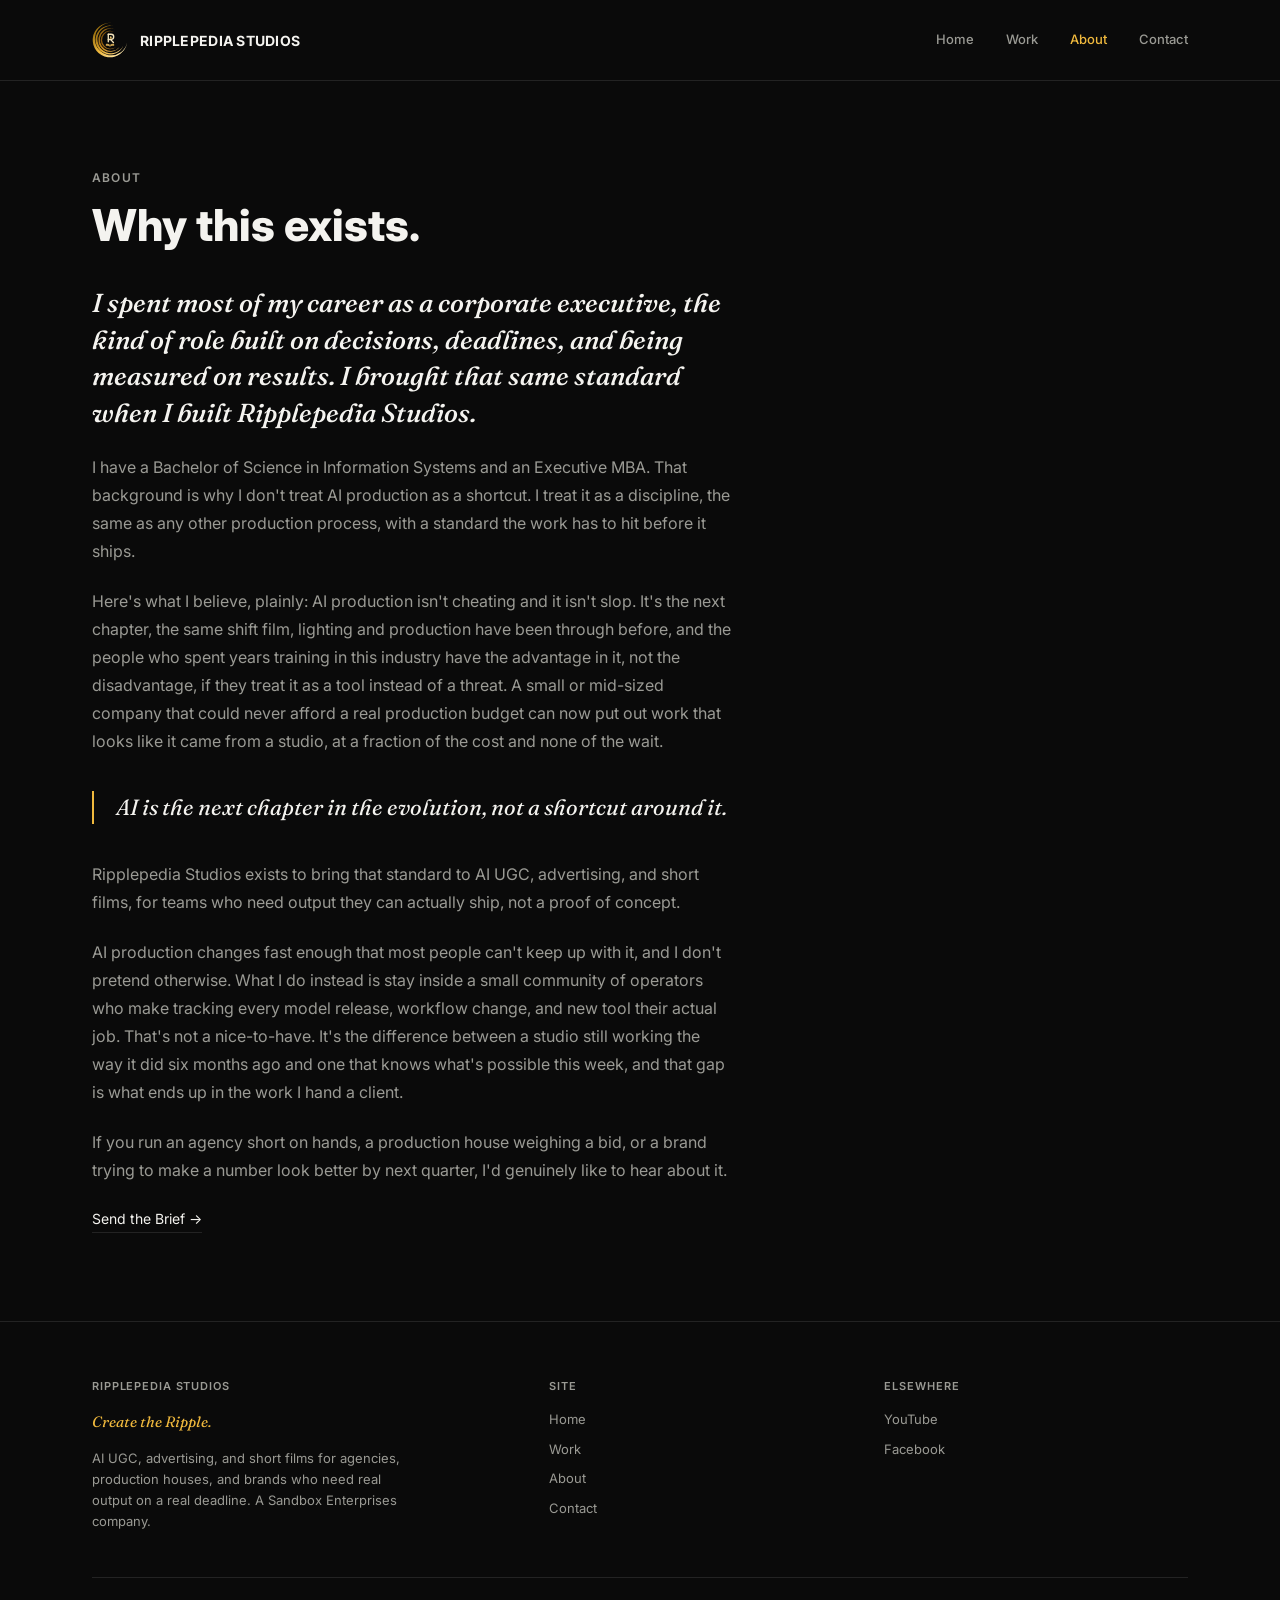
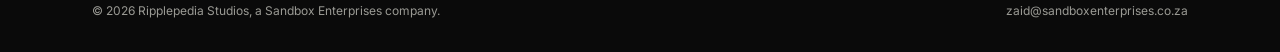
==== about.html @ 7e69c786 "Initial publish of the Ripplepedia Studios portfolio site Four static pages (home, work, about, cont" ====
<!DOCTYPE html>
<html lang="en">
<head>
<meta charset="UTF-8">
<meta name="viewport" content="width=device-width, initial-scale=1.0">
<title>About | Ripplepedia Studios</title>
<meta name="description" content="Why Ripplepedia Studios exists, from the person who built it.">
<link rel="preconnect" href="https://fonts.googleapis.com">
<link rel="preconnect" href="https://fonts.gstatic.com" crossorigin>
<link href="https://fonts.googleapis.com/css2?family=Fraunces:ital,wght@1,500&family=Inter:wght@400;500;600;700;800&display=swap" rel="stylesheet">
<link rel="icon" type="image/png" href="assets/favicon.png">
<link rel="apple-touch-icon" href="assets/apple-touch-icon.png">
<link rel="stylesheet" href="styles.css">
</head>
<body>

<header class="site-header">
  <div class="wrap">
    <a href="index.html" class="logo"><img src="assets/ripplepedia-mark.svg" alt="" width="36" height="36"><span>RIPPLEPEDIA STUDIOS</span></a>
    <nav class="main-nav">
      <a href="index.html">Home</a>
      <a href="work.html">Work</a>
      <a href="about.html" aria-current="page">About</a>
      <a href="contact.html">Contact</a>
    </nav>
  </div>
</header>

<section>
  <div class="wrap">
    <p class="eyebrow">About</p>
    <h1 class="section-title" style="font-size:44px; margin-bottom:36px;">Why this exists.</h1>

    <div class="narrative">
      <p class="lede">I spent most of my career as a corporate executive, the kind of role built on decisions, deadlines, and being measured on results. I brought that same standard when I built Ripplepedia Studios.</p>

      <p>I have a Bachelor of Science in Information Systems and an Executive MBA. That background is why I don't treat AI production as a shortcut. I treat it as a discipline, the same as any other production process, with a standard the work has to hit before it ships.</p>

      <p>Here's what I believe, plainly: AI production isn't cheating and it isn't slop. It's the next chapter, the same shift film, lighting and production have been through before, and the people who spent years training in this industry have the advantage in it, not the disadvantage, if they treat it as a tool instead of a threat. A small or mid-sized company that could never afford a real production budget can now put out work that looks like it came from a studio, at a fraction of the cost and none of the wait.</p>

      <blockquote>AI is the next chapter in the evolution, not a shortcut around it.</blockquote>

      <p>Ripplepedia Studios exists to bring that standard to AI UGC, advertising, and short films, for teams who need output they can actually ship, not a proof of concept.</p>

      <p>AI production changes fast enough that most people can't keep up with it, and I don't pretend otherwise. What I do instead is stay inside a small community of operators who make tracking every model release, workflow change, and new tool their actual job. That's not a nice-to-have. It's the difference between a studio still working the way it did six months ago and one that knows what's possible this week, and that gap is what ends up in the work I hand a client.</p>

      <p>If you run an agency short on hands, a production house weighing a bid, or a brand trying to make a number look better by next quarter, I'd genuinely like to hear about it.</p>

      <a href="contact.html" class="cta-text">Send the Brief &rarr;</a>
    </div>
  </div>
</section>

<footer class="site-footer">
  <div class="wrap">
    <div class="footer-grid">
      <div>
        <h4>Ripplepedia Studios</h4>
        <p class="footer-tagline">Create the Ripple.</p>
        <p>AI UGC, advertising, and short films for agencies, production houses, and brands who need real output on a real deadline. A Sandbox Enterprises company.</p>
      </div>
      <div>
        <h4>Site</h4>
        <ul>
          <li><a href="index.html">Home</a></li>
          <li><a href="work.html">Work</a></li>
          <li><a href="about.html">About</a></li>
          <li><a href="contact.html">Contact</a></li>
        </ul>
      </div>
      <div>
        <h4>Elsewhere</h4>
        <ul>
          <li><a href="https://www.youtube.com/@ripplepedia" target="_blank" rel="noopener">YouTube</a></li>
          <li><a href="https://www.facebook.com/ripplepedia" target="_blank" rel="noopener">Facebook</a></li>
        </ul>
      </div>
    </div>
    <div class="footer-bottom">
      <span>&copy; 2026 Ripplepedia Studios, a Sandbox Enterprises company.</span>
      <span>zaid@sandboxenterprises.co.za</span>
    </div>
  </div>
</footer>

</body>
</html>
---- styles.css ----
/* Ripplepedia Studios — Studio Noir design system
   Tokens sourced from C:\Users\Zaid Patel\.claude\design.md */

:root {
  --bg: #0A0A0A;
  --text: #F4F3EF;
  --muted: #9A9A94;
  --border: #232323;
  --accent: #F0B93D;

  --font-sans: "Inter", system-ui, sans-serif;
  --font-serif: "Fraunces", Georgia, serif;
}

* { box-sizing: border-box; }

html { scroll-behavior: smooth; }

body {
  margin: 0;
  background: var(--bg);
  font-family: var(--font-sans);
  color: var(--text);
  line-height: 1.5;
}

img { max-width: 100%; display: block; }

.wrap {
  max-width: 1160px;
  margin: 0 auto;
  padding: 0 32px;
}

a { color: inherit; text-decoration: none; }

/* ---------- Header ---------- */

.site-header {
  background: var(--bg);
  border-bottom: 1px solid var(--border);
  position: sticky;
  top: 0;
  z-index: 50;
}

.site-header .wrap {
  display: flex;
  align-items: center;
  justify-content: space-between;
  padding-top: 22px;
  padding-bottom: 22px;
}

.logo {
  display: flex;
  align-items: center;
  gap: 12px;
  font-family: var(--font-sans);
  font-weight: 700;
  font-size: 14px;
  letter-spacing: .02em;
  color: var(--text);
}

.logo img { flex-shrink: 0; }

.main-nav { display: flex; align-items: center; gap: 32px; }

.main-nav a {
  font-size: 13px;
  font-weight: 500;
  color: var(--muted);
}

.main-nav a:hover,
.main-nav a[aria-current="page"] { color: var(--accent); }

@media (max-width: 640px) {
  .site-header .wrap { padding: 14px 20px; }
  .logo { gap: 8px; font-size: 11px; line-height: 1.25; }
  .logo img { width: 30px; height: 30px; }
  .main-nav { gap: 12px; }
  .main-nav a { font-size: 12px; }
}

/* ---------- CTAs ---------- */

.cta-outline {
  display: inline-flex;
  align-items: center;
  gap: 8px;
  border: 1px solid var(--border);
  color: var(--text);
  font-size: 12px;
  font-weight: 600;
  text-transform: uppercase;
  letter-spacing: .08em;
  padding: 15px 26px;
  border-radius: 999px;
}

.cta-outline:hover { border-color: var(--accent); color: var(--accent); }

.cta-text {
  display: inline-block;
  font-size: 14px;
  color: var(--text);
  border-bottom: 1px solid var(--border);
  padding-bottom: 3px;
}

.cta-text:hover { border-color: var(--accent); color: var(--accent); }

.cta-row { display: flex; gap: 20px; align-items: center; flex-wrap: wrap; }

/* ---------- Eyebrow / section label ---------- */

.eyebrow {
  font-size: 12px;
  text-transform: uppercase;
  letter-spacing: .1em;
  color: var(--muted);
  font-weight: 600;
  margin: 0 0 14px;
}

.section-title {
  font-family: var(--font-sans);
  font-weight: 800;
  font-size: 32px;
  line-height: 1.1;
  color: var(--text);
  margin: 0 0 16px;
}

.section-intro {
  font-size: 15px;
  color: var(--muted);
  max-width: 540px;
  margin: 0 0 40px;
}

section { padding: 88px 0; }

/* ---------- Hero ---------- */

.hero {
  position: relative;
  min-height: 78vh;
  display: flex;
  align-items: flex-end;
  background: radial-gradient(circle at 30% 20%, #16161a 0%, #0A0A0A 60%);
  border-bottom: 1px solid var(--border);
  overflow: hidden;
}

.hero-video {
  position: absolute;
  inset: 0;
  width: 100%;
  height: 100%;
  object-fit: cover;
}

.hero::after {
  content: "";
  position: absolute;
  inset: 0;
  background:
    radial-gradient(ellipse 90% 70% at 25% 68%, rgba(10,10,10,.72) 0%, rgba(10,10,10,.4) 45%, transparent 70%),
    linear-gradient(180deg, transparent 30%, rgba(10,10,10,.9) 100%);
  pointer-events: none;
}

.hero-placeholder-tag {
  position: absolute;
  top: 24px;
  right: 32px;
  font-size: 11px;
  text-transform: uppercase;
  letter-spacing: .08em;
  color: var(--border);
  border: 1px solid var(--border);
  padding: 6px 12px;
  border-radius: 999px;
  z-index: 2;
}

.hero .wrap { position: relative; z-index: 1; padding-bottom: 64px; padding-top: 64px; }

.hero h1 {
  font-family: var(--font-sans);
  font-weight: 800;
  font-size: 64px;
  line-height: 1.02;
  color: var(--text);
  margin: 0 0 18px;
  max-width: 760px;
}

.hero-body {
  font-size: 16px;
  color: var(--muted);
  max-width: 460px;
  margin: 0 0 32px;
}

@media (max-width: 700px) {
  .hero { min-height: 62vh; }
  .hero h1 { font-size: 40px; }
  .hero::after {
    background:
      radial-gradient(ellipse 130% 75% at 35% 55%, rgba(10,10,10,.8) 0%, rgba(10,10,10,.5) 50%, transparent 75%),
      linear-gradient(180deg, rgba(10,10,10,.25) 0%, rgba(10,10,10,.5) 20%, rgba(10,10,10,.93) 55%, rgba(10,10,10,.96) 100%);
  }
}

/* ---------- Work grid ---------- */

.work-header-row {
  display: flex;
  align-items: baseline;
  justify-content: space-between;
  flex-wrap: wrap;
  gap: 16px;
  margin-bottom: 40px;
}

.work-header-row .section-title { margin: 0; }

.work-grid {
  display: grid;
  grid-template-columns: repeat(3, 1fr);
  gap: 32px 28px;
}

.work-grid.work-grid-large { grid-template-columns: repeat(2, 1fr); gap: 48px 32px; }

@media (max-width: 900px) {
  .work-grid { grid-template-columns: repeat(2, 1fr); }
}

@media (max-width: 640px) {
  .work-grid,
  .work-grid.work-grid-large { grid-template-columns: 1fr; }
}

.work-card { display: block; }

.work-break { grid-column: 1 / -1; height: 0; }

.thumb {
  aspect-ratio: 16 / 10;
  background: linear-gradient(135deg, #17171a, #0A0A0A);
  border: 1px solid var(--border);
  border-radius: 4px;
  margin-bottom: 16px;
  display: flex;
  align-items: center;
  justify-content: center;
  color: var(--border);
  font-size: 11px;
  text-transform: uppercase;
  letter-spacing: .08em;
  position: relative;
  overflow: hidden;
}

video.thumb { width: 100%; height: auto; object-fit: cover; background: #000; }

iframe.thumb { width: 100%; height: auto; border: 0; background: #000; }

img.thumb { width: 100%; height: auto; object-fit: cover; background: #000; }

.thumb.vertical { aspect-ratio: 4 / 5; }

.thumb .play {
  width: 44px;
  height: 44px;
  border-radius: 50%;
  border: 1px solid var(--border);
  display: flex;
  align-items: center;
  justify-content: center;
  position: absolute;
}

.thumb .play svg { width: 14px; height: 14px; fill: var(--muted); margin-left: 2px; }

.work-card:hover .thumb { border-color: var(--accent); }
.work-card:hover .thumb .play { border-color: var(--accent); }
.work-card:hover .thumb .play svg { fill: var(--accent); }

.project-title {
  font-family: var(--font-serif);
  font-style: italic;
  font-weight: 500;
  font-size: 22px;
  color: var(--text);
  margin: 0 0 6px;
}

.work-caption {
  font-size: 12px;
  color: var(--muted);
  text-transform: uppercase;
  letter-spacing: .04em;
  margin: 0;
}

/* ---------- About teaser (home) ---------- */

.about-teaser .wrap {
  display: grid;
  grid-template-columns: 1fr 1.3fr;
  gap: 56px;
  align-items: center;
}

.about-teaser .thumb { aspect-ratio: 4 / 5; margin-bottom: 0; }

.portrait { margin: 0; }
.about-teaser .portrait .thumb { margin-bottom: 14px; }
.portrait-caption {
  font-size: 12px;
  text-transform: uppercase;
  letter-spacing: .06em;
  color: var(--muted);
  margin: 0;
}

@media (max-width: 800px) {
  .about-teaser .wrap { grid-template-columns: 1fr; }
}

/* ---------- Narrative (about page) ---------- */

.narrative { max-width: 640px; }

.narrative p {
  font-size: 16px;
  color: var(--muted);
  line-height: 1.75;
  margin: 0 0 22px;
}

.narrative .lede {
  font-family: var(--font-serif);
  font-style: italic;
  font-weight: 500;
  font-size: 26px;
  color: var(--text);
  line-height: 1.4;
}

.narrative blockquote {
  margin: 36px 0;
  padding-left: 22px;
  border-left: 2px solid var(--accent);
  font-family: var(--font-serif);
  font-style: italic;
  font-size: 22px;
  color: var(--text);
}

/* ---------- Contact ---------- */

.contact-hero { text-align: center; padding: 120px 0; }

.contact-hero .eyebrow { justify-content: center; display: block; text-align: center; }

.contact-email {
  display: block;
  font-family: var(--font-serif);
  font-style: italic;
  font-weight: 500;
  font-size: clamp(17px, 5.2vw, 44px);
  color: var(--text);
  margin: 24px 0 40px;
  word-break: break-word;
}

.contact-email:hover { color: var(--accent); }

.contact-links { display: flex; gap: 24px; justify-content: center; flex-wrap: wrap; margin-top: 32px; }

/* ---------- Footer ---------- */

.site-footer { border-top: 1px solid var(--border); padding: 56px 0 32px; }

.footer-grid {
  display: grid;
  grid-template-columns: 1.4fr 1fr 1fr;
  gap: 32px;
  padding-bottom: 32px;
}

@media (max-width: 700px) {
  .footer-grid { grid-template-columns: 1fr; }
}

.footer-grid h4 {
  color: var(--muted);
  font-size: 11px;
  text-transform: uppercase;
  letter-spacing: .08em;
  margin: 0 0 16px;
  font-weight: 600;
}

.footer-grid p { font-size: 13px; color: var(--muted); line-height: 1.6; max-width: 320px; }

.footer-grid .footer-tagline { color: var(--accent); font-family: var(--font-serif); font-style: italic; font-size: 15px; margin: 0 0 14px; }

.footer-grid ul { list-style: none; padding: 0; margin: 0; }
.footer-grid li { margin-bottom: 10px; font-size: 13px; }
.footer-grid a { color: var(--muted); }
.footer-grid a:hover { color: var(--accent); }

.footer-bottom {
  display: flex;
  justify-content: space-between;
  align-items: center;
  padding-top: 24px;
  border-top: 1px solid var(--border);
  font-size: 12px;
  color: var(--border);
  flex-wrap: wrap;
  gap: 8px;
}

.footer-bottom span { color: var(--muted); }
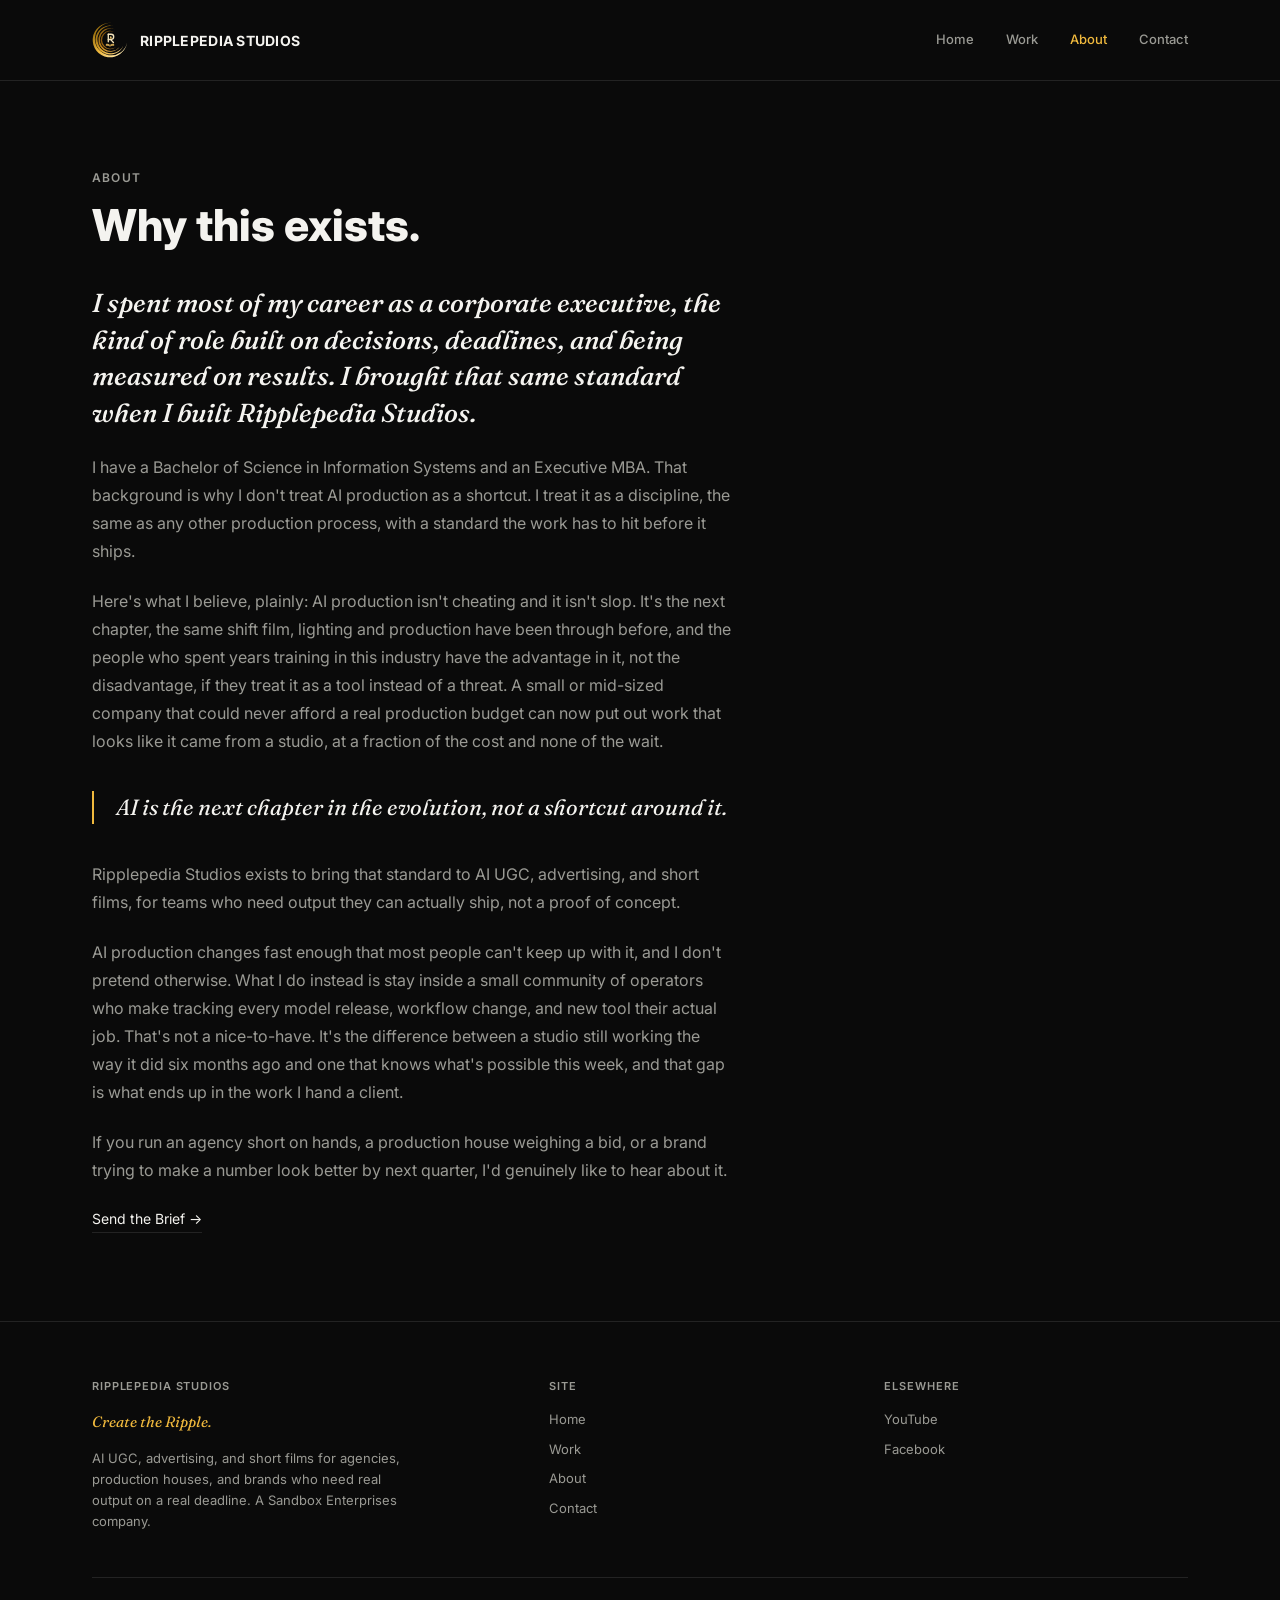
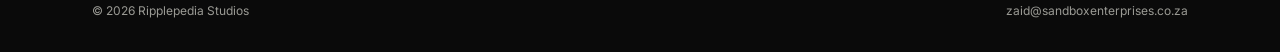
==== commit 95c3ae7a: "Footer: drop Sandbox Enterprises from copyright line Co-Authored-By: Claude Sonnet 5.5 <noreply@anth" ====
--- a/about.html
+++ b/about.html
@@ -5,6 +5,16 @@
 <meta name="viewport" content="width=device-width, initial-scale=1.0">
 <title>About | Ripplepedia Studios</title>
 <meta name="description" content="Why Ripplepedia Studios exists, from the person who built it.">
+<meta property="og:type" content="website">
+<meta property="og:site_name" content="Ripplepedia Studios">
+<meta property="og:title" content="About | Ripplepedia Studios">
+<meta property="og:description" content="Why Ripplepedia Studios exists, from the person who built it.">
+<meta property="og:url" content="https://ripplepedia.com/about.html">
+<meta property="og:image" content="https://ripplepedia.com/assets/og-image.jpg">
+<meta property="og:image:width" content="1200">
+<meta property="og:image:height" content="630">
+<meta name="twitter:card" content="summary_large_image">
+<meta name="twitter:image" content="https://ripplepedia.com/assets/og-image.jpg">
 <link rel="preconnect" href="https://fonts.googleapis.com">
 <link rel="preconnect" href="https://fonts.gstatic.com" crossorigin>
 <link href="https://fonts.googleapis.com/css2?family=Fraunces:ital,wght@1,500&family=Inter:wght@400;500;600;700;800&display=swap" rel="stylesheet">
@@ -77,7 +87,7 @@
       </div>
     </div>
     <div class="footer-bottom">
-      <span>&copy; 2026 Ripplepedia Studios, a Sandbox Enterprises company.</span>
+      <span>&copy; 2026 Ripplepedia Studios</span>
       <span>zaid@sandboxenterprises.co.za</span>
     </div>
   </div>
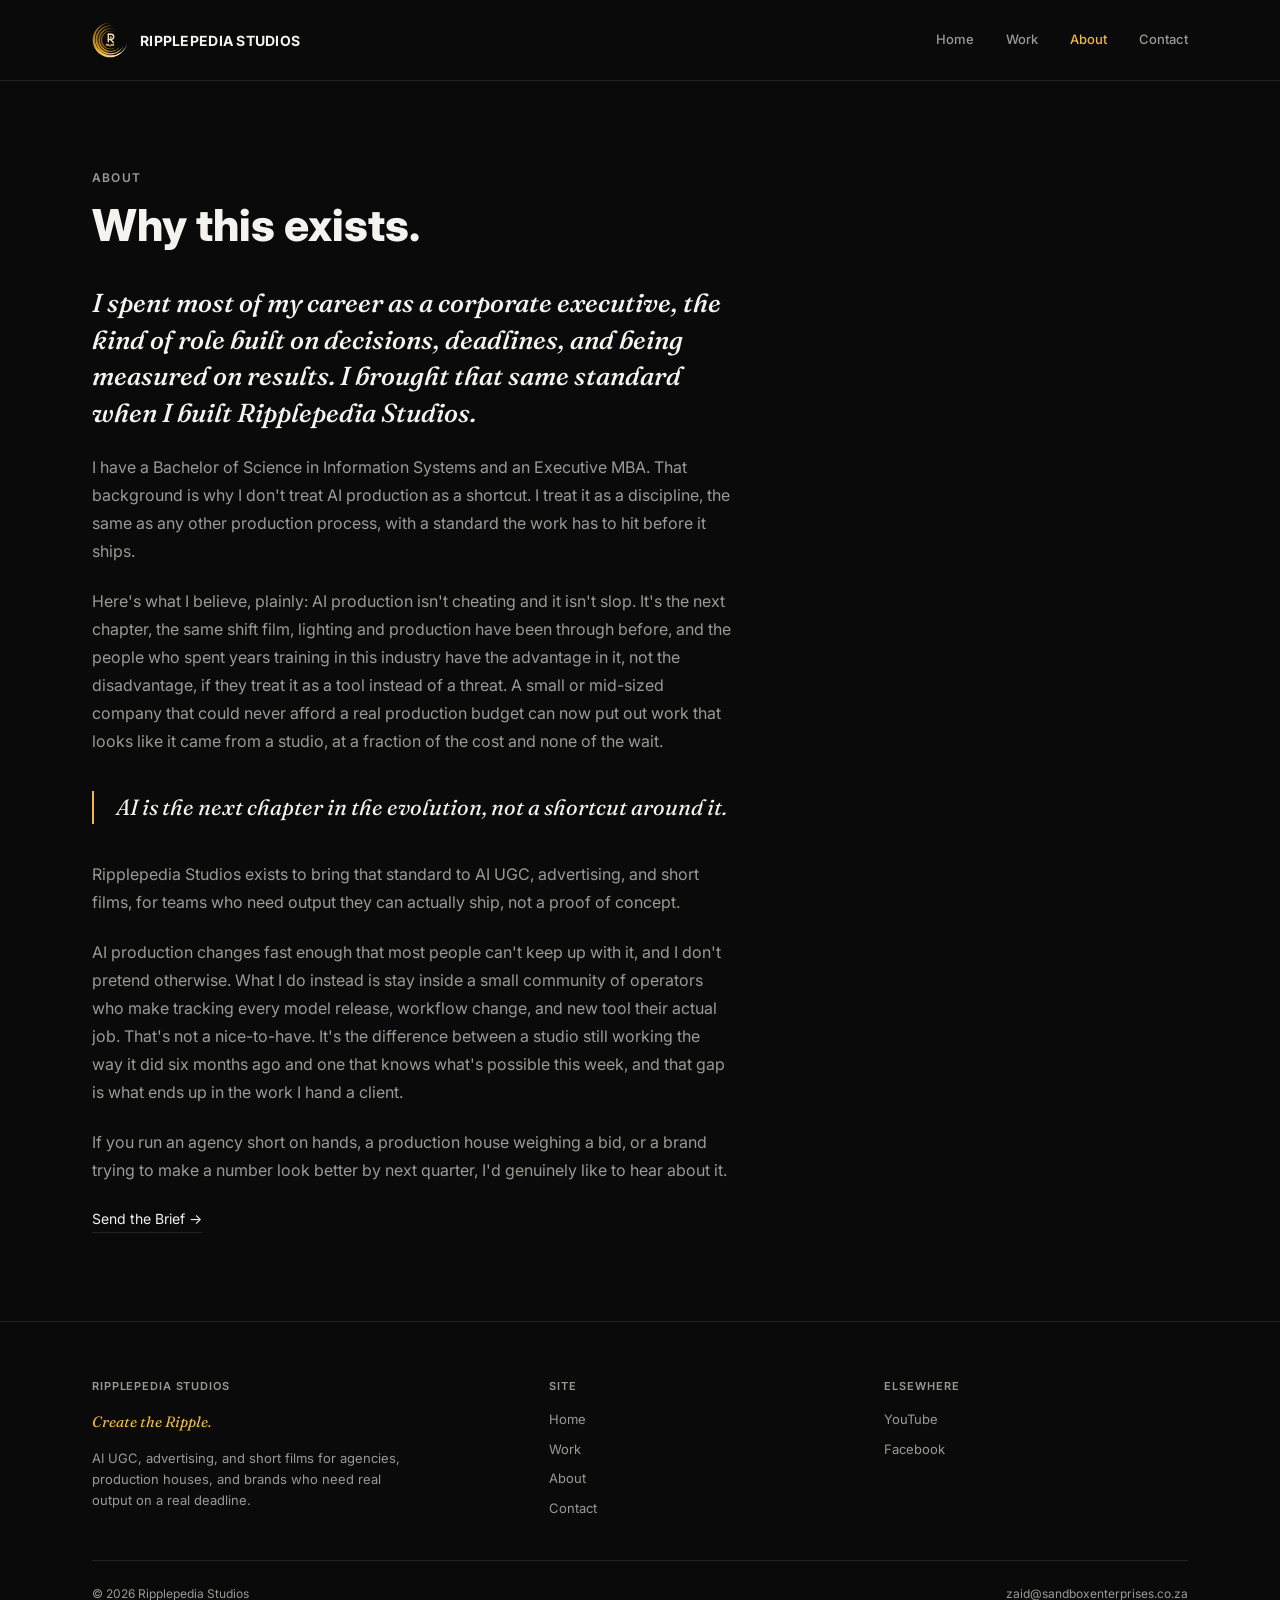
==== commit 48be886b: "Footer: remove Sandbox Enterprises tagline sentence Co-Authored-By: Claude Sonnet 5.5 <noreply@anthr" ====
--- a/about.html
+++ b/about.html
@@ -67,7 +67,7 @@
       <div>
         <h4>Ripplepedia Studios</h4>
         <p class="footer-tagline">Create the Ripple.</p>
-        <p>AI UGC, advertising, and short films for agencies, production houses, and brands who need real output on a real deadline. A Sandbox Enterprises company.</p>
+        <p>AI UGC, advertising, and short films for agencies, production houses, and brands who need real output on a real deadline.</p>
       </div>
       <div>
         <h4>Site</h4>
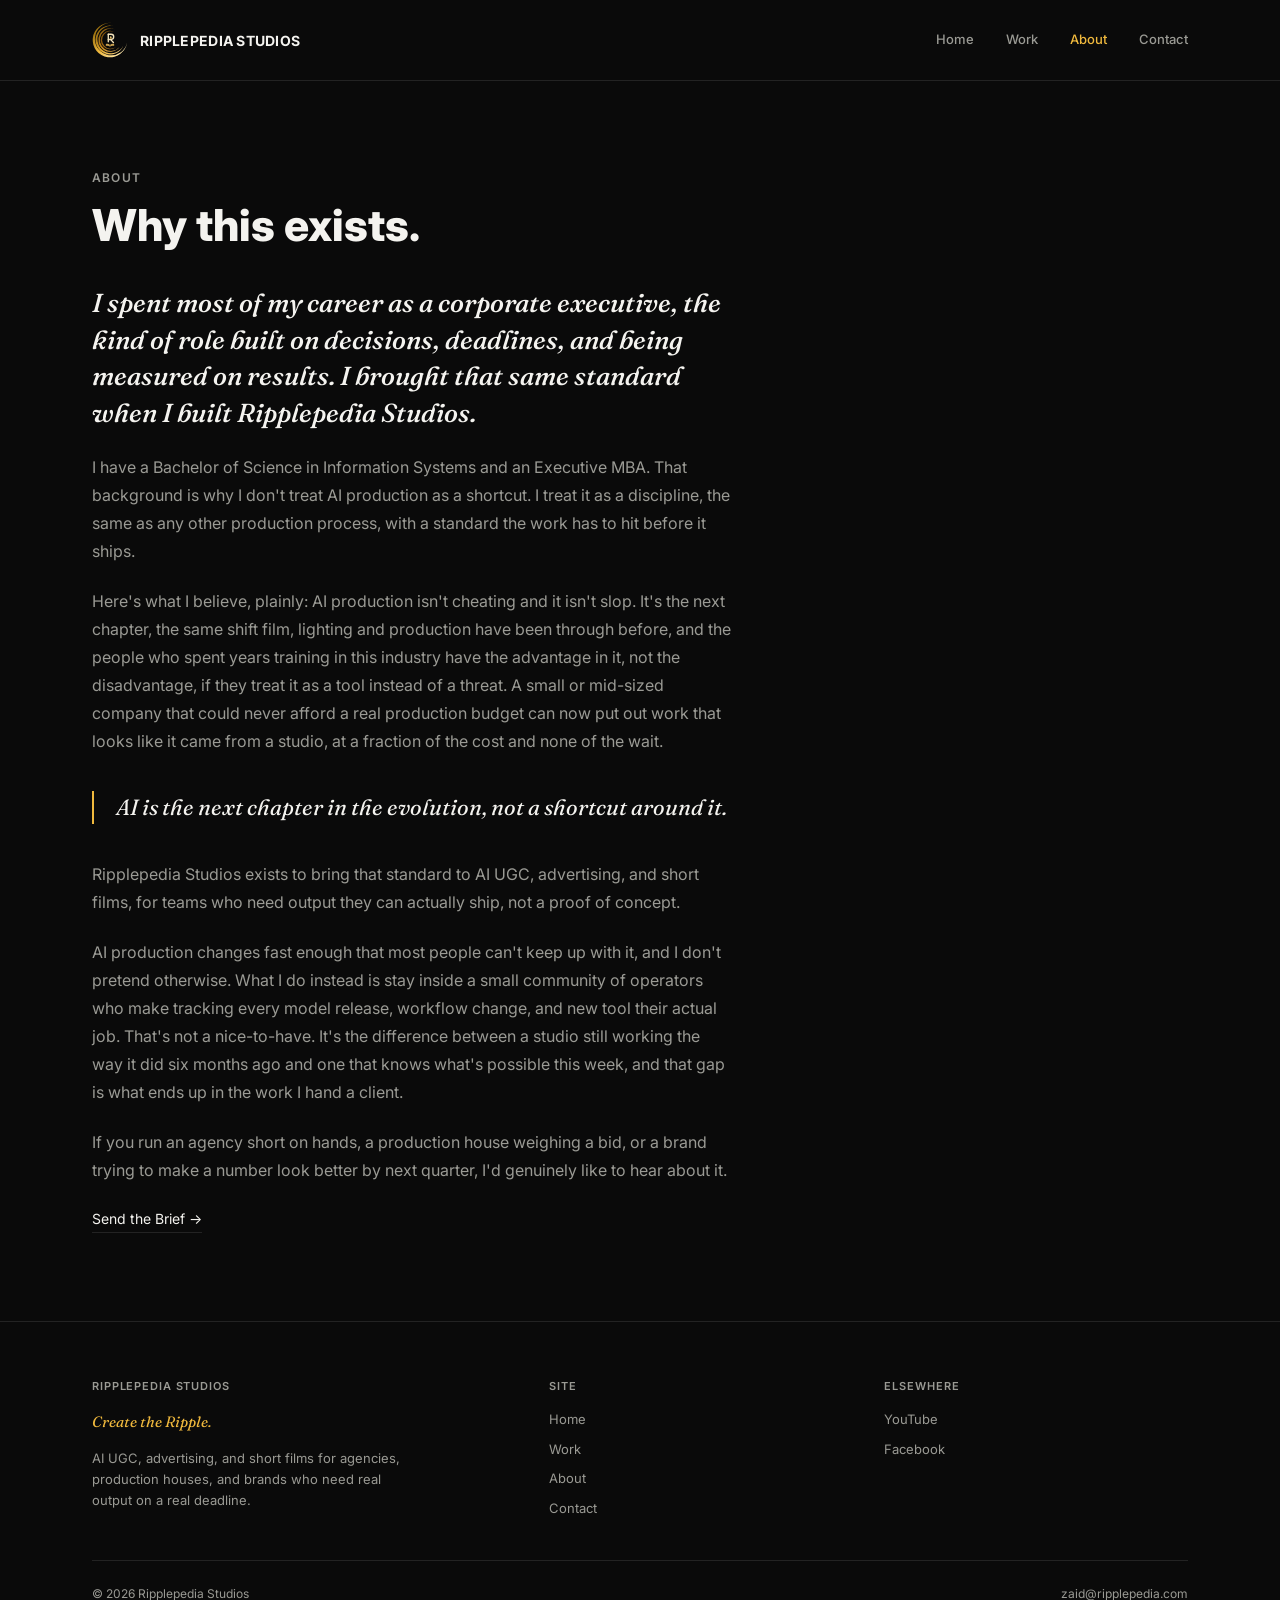
==== commit 4b564ac2: "Contact email: zaid@ripplepedia.com Co-Authored-By: Claude Sonnet 5.5 <noreply@anthropic.com>" ====
--- a/about.html
+++ b/about.html
@@ -88,7 +88,7 @@
     </div>
     <div class="footer-bottom">
       <span>&copy; 2026 Ripplepedia Studios</span>
-      <span>zaid@sandboxenterprises.co.za</span>
+      <span>zaid@ripplepedia.com</span>
     </div>
   </div>
 </footer>
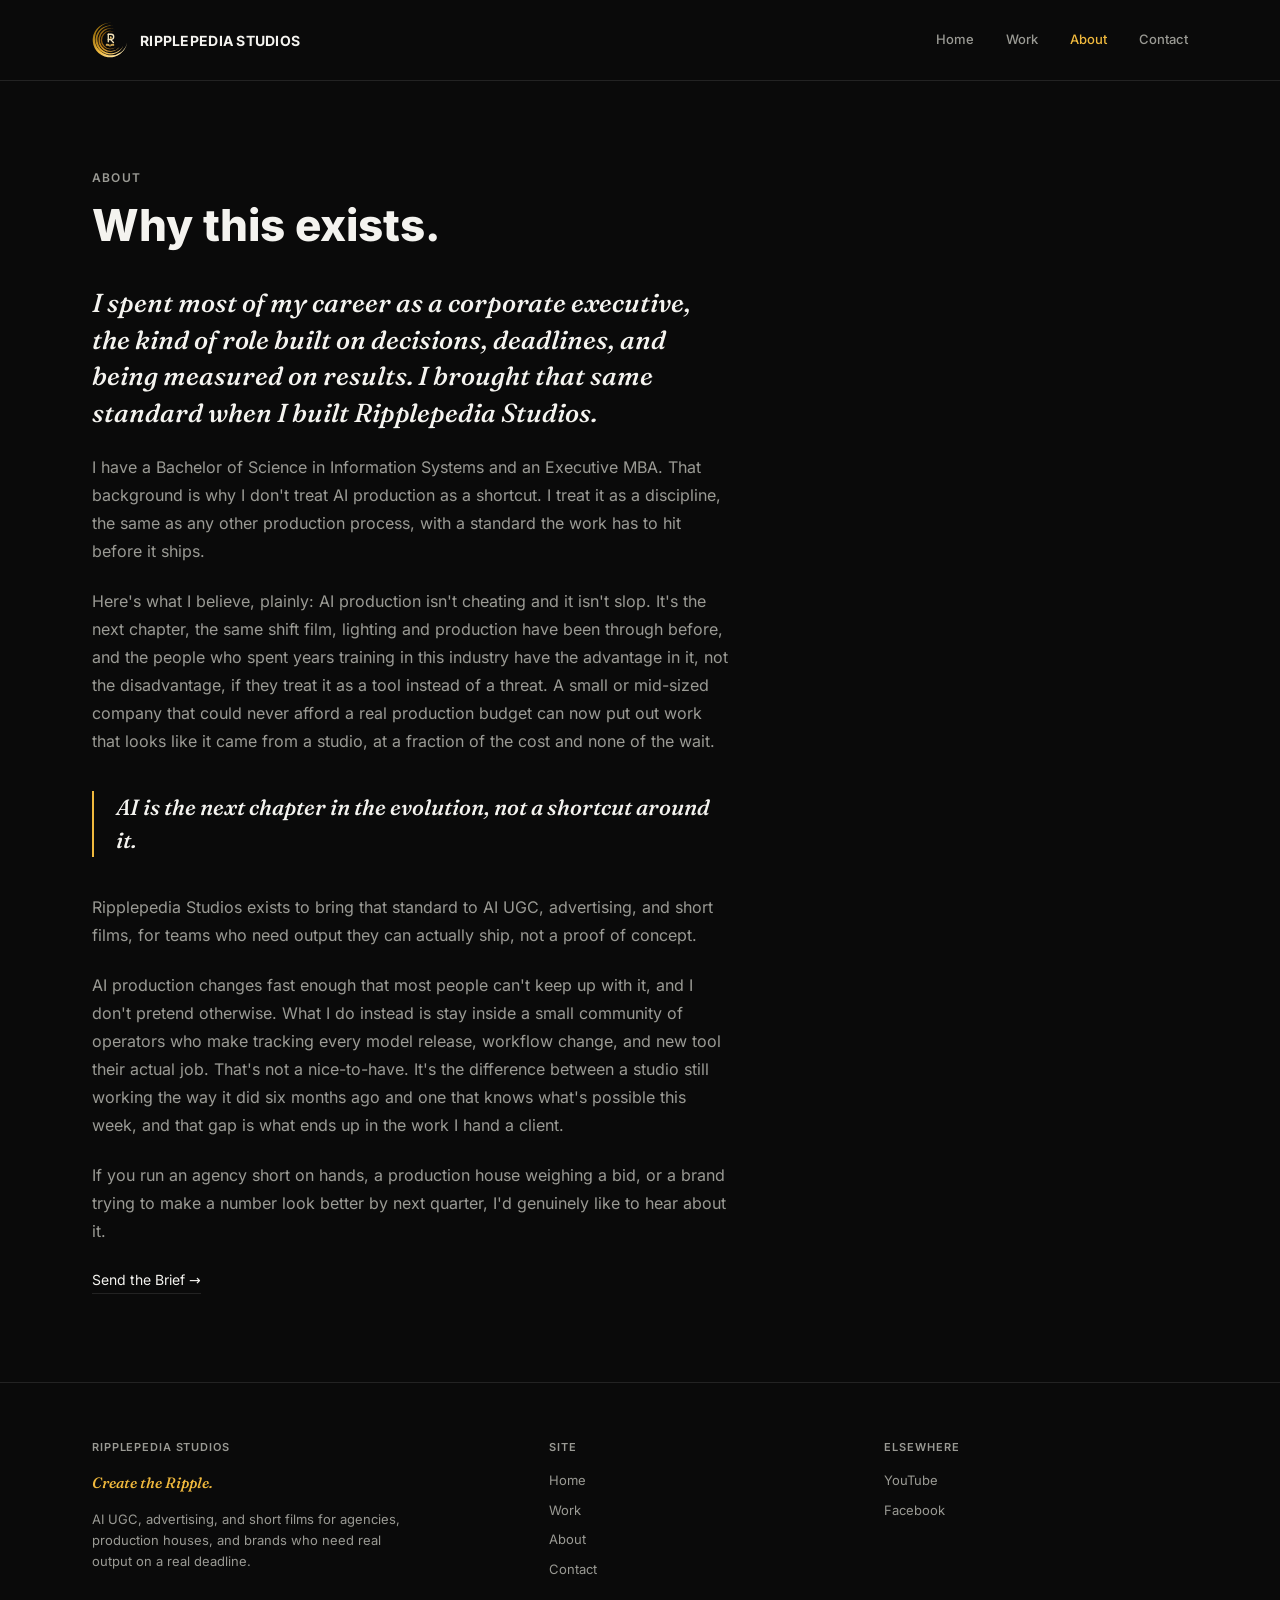
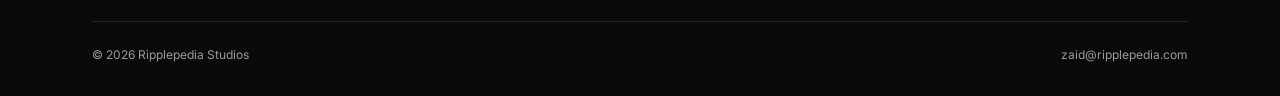
==== commit 3a807370: "Compliance: self-host fonts, Vimeo click-to-load, spec-work note Co-Authored-By: Claude Sonnet 5.5 <" ====
--- a/about.html
+++ b/about.html
@@ -15,9 +15,8 @@
 <meta property="og:image:height" content="630">
 <meta name="twitter:card" content="summary_large_image">
 <meta name="twitter:image" content="https://ripplepedia.com/assets/og-image.jpg">
-<link rel="preconnect" href="https://fonts.googleapis.com">
-<link rel="preconnect" href="https://fonts.gstatic.com" crossorigin>
-<link href="https://fonts.googleapis.com/css2?family=Fraunces:ital,wght@1,500&family=Inter:wght@400;500;600;700;800&display=swap" rel="stylesheet">
+<link rel="preload" href="assets/fonts/inter-latin.woff2" as="font" type="font/woff2" crossorigin>
+<link rel="preload" href="assets/fonts/fraunces-italic-latin.woff2" as="font" type="font/woff2" crossorigin>
 <link rel="icon" type="image/png" href="assets/favicon.png">
 <link rel="apple-touch-icon" href="assets/apple-touch-icon.png">
 <link rel="stylesheet" href="styles.css">
--- a/styles.css
+++ b/styles.css
@@ -1,5 +1,19 @@
 /* Ripplepedia Studios — Studio Noir design system
    Tokens sourced from C:\Users\Zaid Patel\.claude\design.md */
+
+/* Fonts are self-hosted (SIL Open Font License, see assets/fonts). No requests go to Google. */
+@font-face { font-family: "Inter"; font-style: normal; font-weight: 400 800; font-display: swap;
+  src: url("assets/fonts/inter-latin-ext.woff2") format("woff2");
+  unicode-range: U+0100-02BA, U+02BD-02C5, U+02C7-02CC, U+02CE-02D7, U+02DD-02FF, U+0304, U+0308, U+0329, U+1D00-1DBF, U+1E00-1E9F, U+1EF2-1EFF, U+2020, U+20A0-20AB, U+20AD-20C4, U+2113, U+2C60-2C7F, U+A720-A7FF; }
+@font-face { font-family: "Inter"; font-style: normal; font-weight: 400 800; font-display: swap;
+  src: url("assets/fonts/inter-latin.woff2") format("woff2");
+  unicode-range: U+0000-00FF, U+0131, U+0152-0153, U+02BB-02BC, U+02C6, U+02DA, U+02DC, U+0304, U+0308, U+0329, U+2000-206F, U+20AC, U+2122, U+2191, U+2193, U+2212, U+2215, U+FEFF, U+FFFD; }
+@font-face { font-family: "Fraunces"; font-style: italic; font-weight: 500; font-display: swap;
+  src: url("assets/fonts/fraunces-italic-latin-ext.woff2") format("woff2");
+  unicode-range: U+0100-02BA, U+02BD-02C5, U+02C7-02CC, U+02CE-02D7, U+02DD-02FF, U+0304, U+0308, U+0329, U+1D00-1DBF, U+1E00-1E9F, U+1EF2-1EFF, U+2020, U+20A0-20AB, U+20AD-20C4, U+2113, U+2C60-2C7F, U+A720-A7FF; }
+@font-face { font-family: "Fraunces"; font-style: italic; font-weight: 500; font-display: swap;
+  src: url("assets/fonts/fraunces-italic-latin.woff2") format("woff2");
+  unicode-range: U+0000-00FF, U+0131, U+0152-0153, U+02BB-02BC, U+02C6, U+02DA, U+02DC, U+0304, U+0308, U+0329, U+2000-206F, U+20AC, U+2122, U+2191, U+2193, U+2212, U+2215, U+FEFF, U+FFFD; }
 
 :root {
   --bg: #0A0A0A;
@@ -431,3 +445,63 @@
 }
 
 .footer-bottom span { color: var(--muted); }
+
+/* ---------- Click-to-load video (Vimeo) ---------- */
+
+.vimeo-btn {
+  position: absolute;
+  inset: 0;
+  width: 100%;
+  height: 100%;
+  border: 0;
+  padding: 0;
+  cursor: pointer;
+  background-color: #000;
+  background-size: cover;
+  background-position: center;
+  font-family: var(--font-sans);
+}
+
+.vimeo-btn::after {
+  content: "";
+  position: absolute;
+  inset: 0;
+  background: linear-gradient(180deg, transparent 55%, rgba(10,10,10,.75) 100%);
+}
+
+.vimeo-btn .play {
+  top: 50%;
+  left: 50%;
+  transform: translate(-50%, -50%);
+  width: 64px;
+  height: 64px;
+  border-color: var(--text);
+  background: rgba(10,10,10,.55);
+  z-index: 1;
+}
+
+.vimeo-btn .play svg { width: 20px; height: 20px; fill: var(--text); }
+
+.vimeo-note {
+  position: absolute;
+  left: 14px;
+  right: 14px;
+  bottom: 10px;
+  z-index: 1;
+  font-size: 11px;
+  line-height: 1.4;
+  text-align: left;
+  text-transform: none;
+  letter-spacing: 0;
+  color: var(--text);
+}
+
+/* ---------- Spec-work note ---------- */
+
+.spec-note {
+  font-size: 12px;
+  line-height: 1.6;
+  color: var(--muted);
+  max-width: 640px;
+  margin: 40px 0 0;
+}
